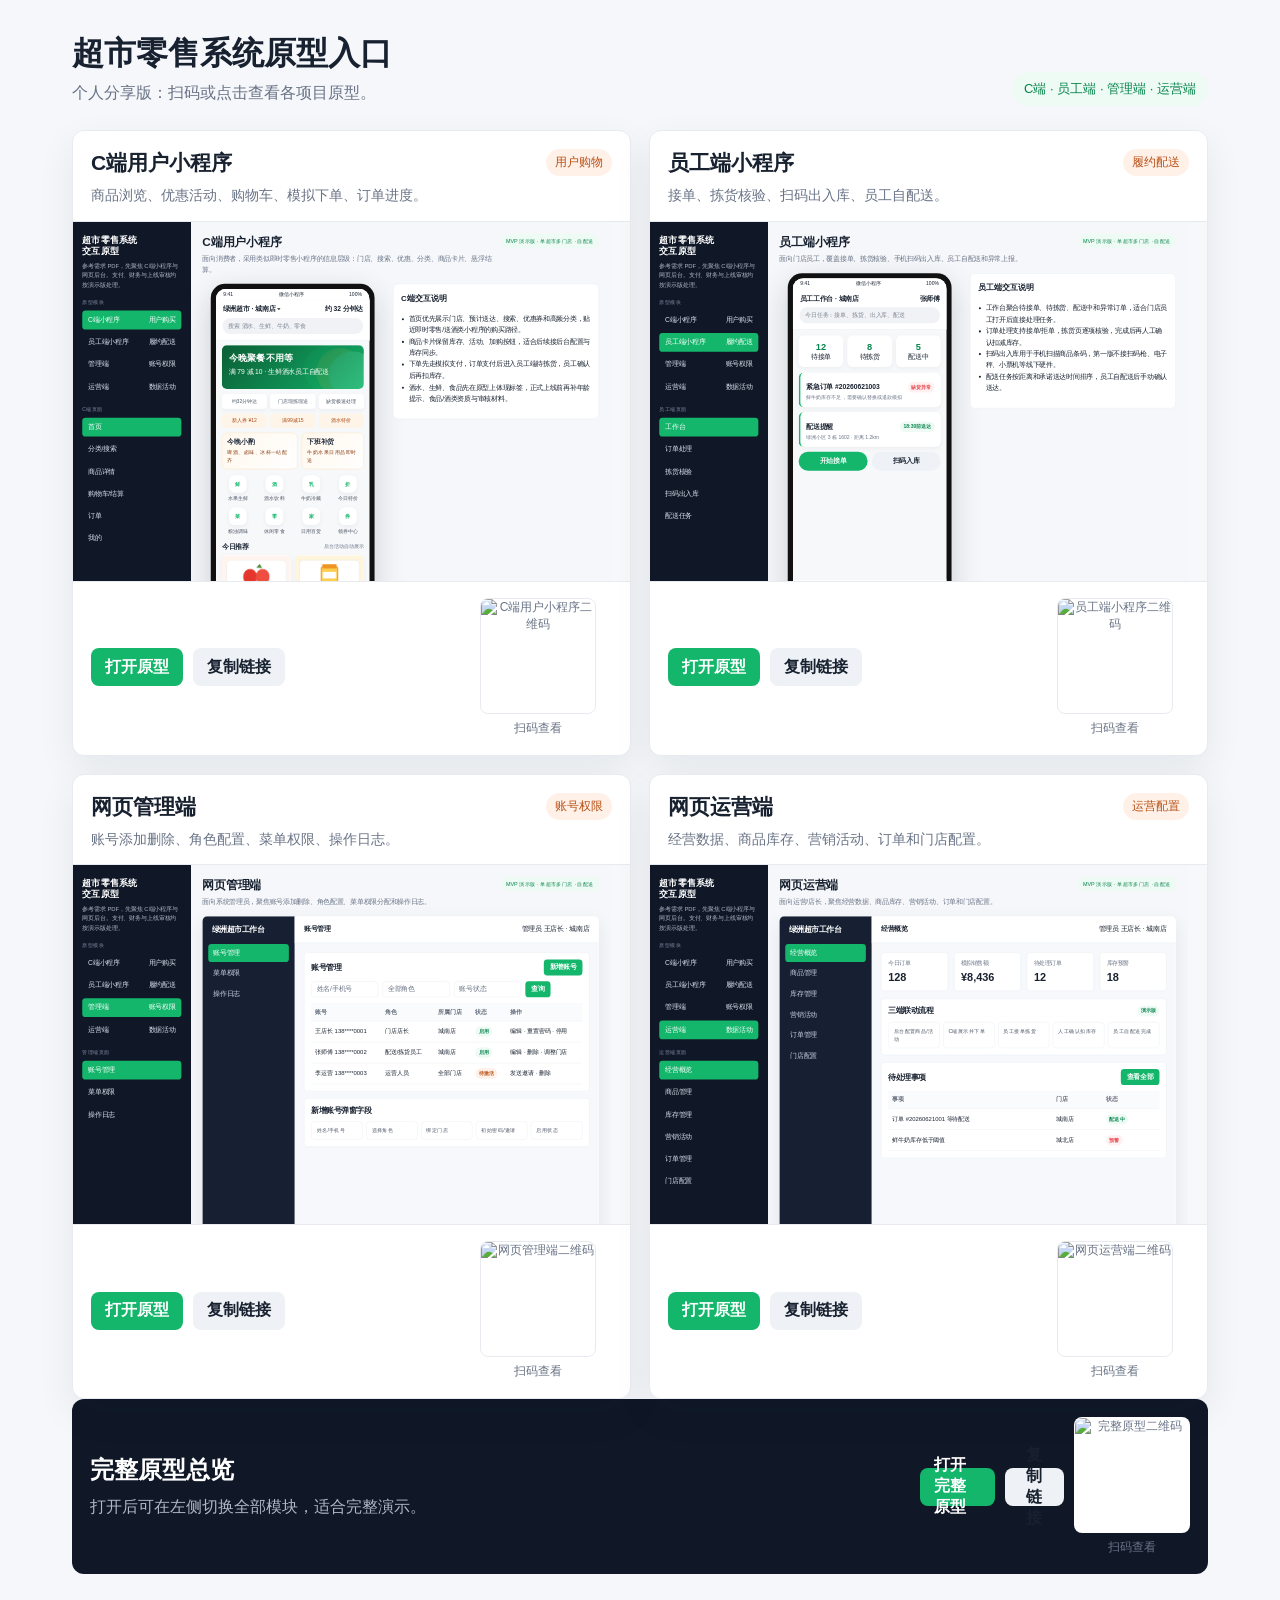
==== docs/index.html @ d9e2e6f1 "Add GitHub Pages docs for prototype viewing" ====
<!doctype html>
<html lang="zh-CN">
<head>
  <meta charset="utf-8">
  <meta http-equiv="refresh" content="0; url=share/index.html">
  <title>超市零售系统原型入口</title>
</head>
<body>
  <a href="share/index.html">进入超市零售系统原型入口</a>
</body>
</html>
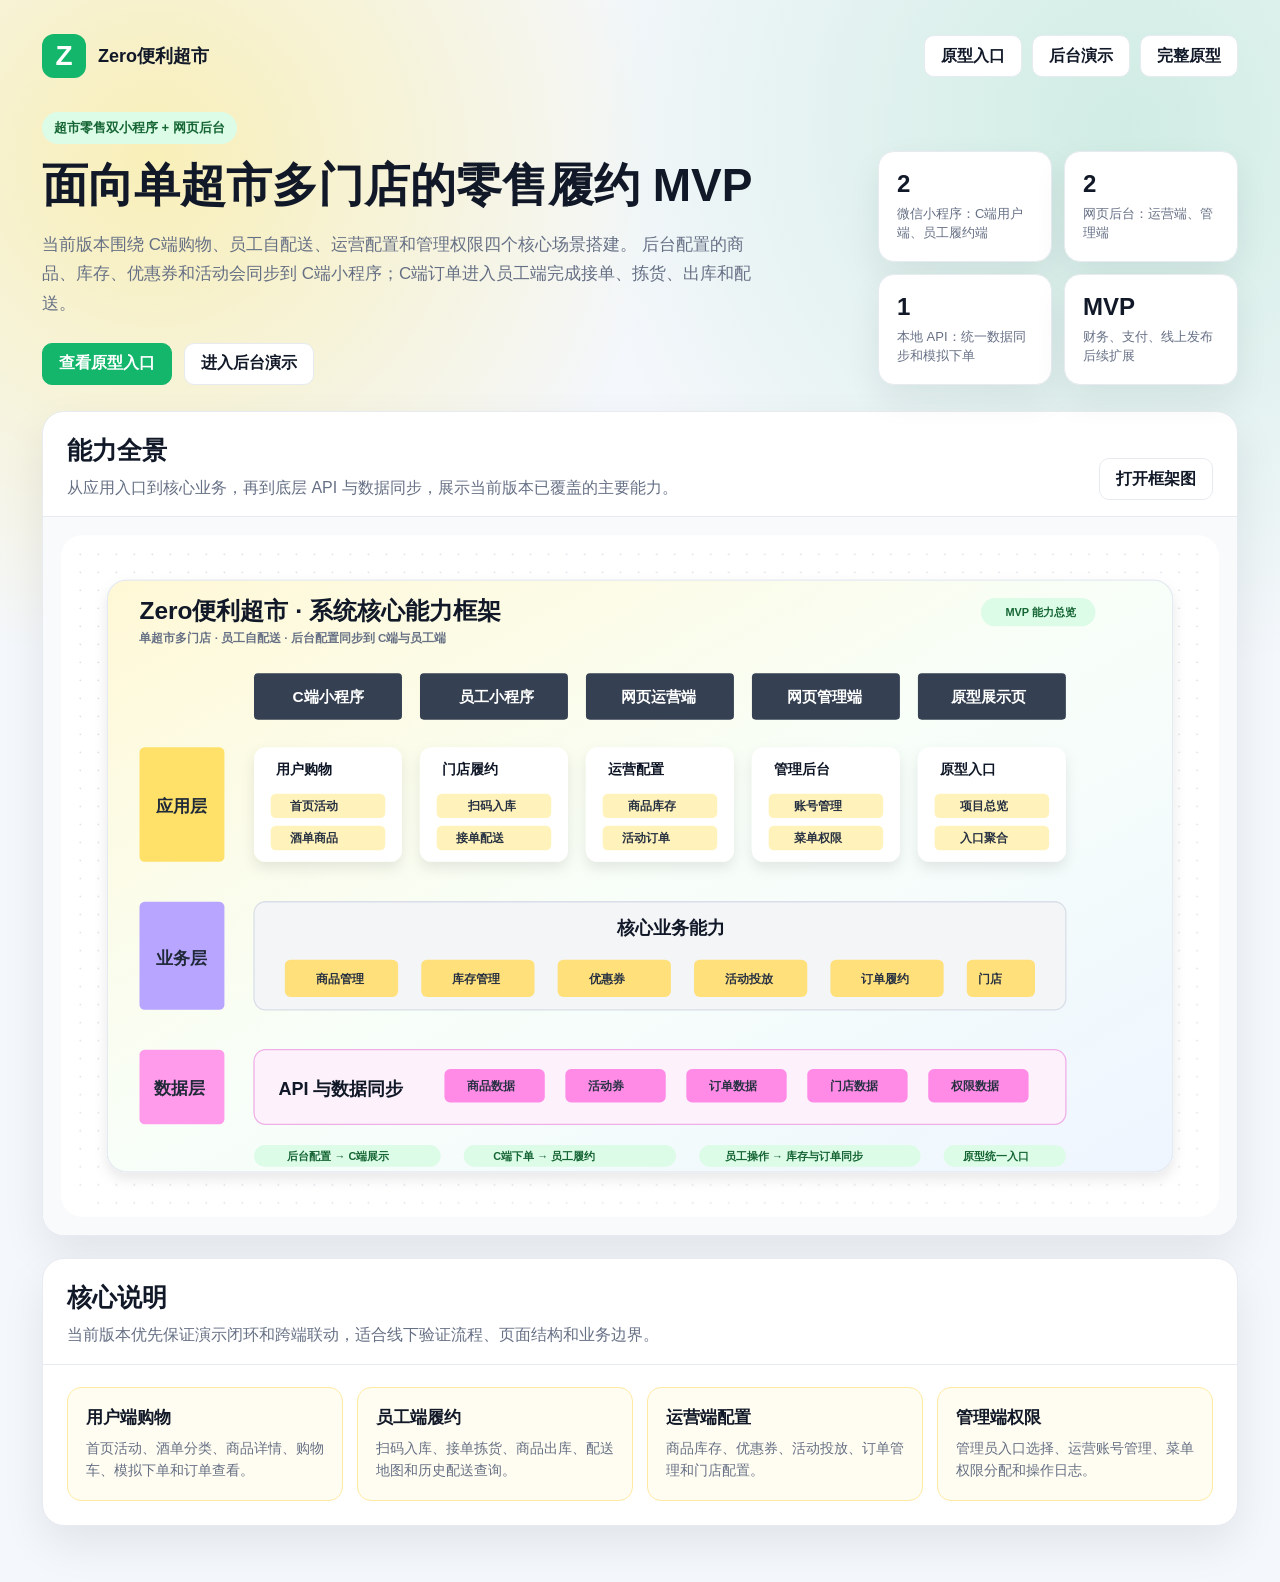
==== commit 009cb3b0: "Add capability overview prototype pages" ====
--- a/docs/index.html
+++ b/docs/index.html
@@ -2,10 +2,325 @@
 <html lang="zh-CN">
 <head>
   <meta charset="utf-8">
-  <meta http-equiv="refresh" content="0; url=share/index.html">
-  <title>超市零售系统原型入口</title>
+  <meta name="viewport" content="width=device-width, initial-scale=1">
+  <meta http-equiv="Cache-Control" content="no-cache, no-store, must-revalidate">
+  <meta http-equiv="Pragma" content="no-cache">
+  <meta http-equiv="Expires" content="0">
+  <title>Zero便利超市零售系统</title>
+  <style>
+    :root {
+      --brand: #13b66b;
+      --brand-dark: #07854d;
+      --yellow: #ffe45c;
+      --ink: #111827;
+      --muted: #667085;
+      --line: #e7ebf0;
+      --bg: #f4f7fb;
+      --panel: #ffffff;
+      font-family: -apple-system, BlinkMacSystemFont, "Segoe UI", "PingFang SC", "Microsoft YaHei", sans-serif;
+    }
+
+    * { box-sizing: border-box; }
+
+    body {
+      margin: 0;
+      min-height: 100vh;
+      background:
+        radial-gradient(circle at 12% 10%, rgba(255, 228, 92, .42), transparent 28%),
+        radial-gradient(circle at 88% 8%, rgba(19, 182, 107, .16), transparent 30%),
+        var(--bg);
+      color: var(--ink);
+    }
+
+    .page {
+      max-width: 1240px;
+      margin: 0 auto;
+      padding: 34px 22px 56px;
+    }
+
+    .nav {
+      display: flex;
+      justify-content: space-between;
+      align-items: center;
+      gap: 18px;
+      margin-bottom: 34px;
+    }
+
+    .brand {
+      display: flex;
+      align-items: center;
+      gap: 12px;
+      font-weight: 900;
+      font-size: 18px;
+    }
+
+    .mark {
+      width: 44px;
+      height: 44px;
+      border-radius: 12px;
+      display: grid;
+      place-items: center;
+      background: var(--brand);
+      color: #fff;
+      font-size: 28px;
+    }
+
+    .nav-links {
+      display: flex;
+      gap: 10px;
+      flex-wrap: wrap;
+    }
+
+    a {
+      color: inherit;
+      text-decoration: none;
+    }
+
+    .nav-links a,
+    .btn {
+      display: inline-flex;
+      align-items: center;
+      justify-content: center;
+      height: 42px;
+      padding: 0 16px;
+      border-radius: 10px;
+      font-weight: 800;
+      border: 1px solid var(--line);
+      background: #fff;
+    }
+
+    .btn.primary {
+      border-color: var(--brand);
+      background: var(--brand);
+      color: #fff;
+    }
+
+    .hero {
+      display: grid;
+      grid-template-columns: 1fr 360px;
+      gap: 28px;
+      align-items: end;
+      margin-bottom: 26px;
+    }
+
+    .eyebrow {
+      display: inline-flex;
+      padding: 7px 12px;
+      border-radius: 999px;
+      background: #dcfce7;
+      color: #166534;
+      font-size: 13px;
+      font-weight: 900;
+      margin-bottom: 16px;
+    }
+
+    h1 {
+      margin: 0;
+      font-size: 46px;
+      line-height: 1.12;
+      letter-spacing: 0;
+    }
+
+    .lead {
+      margin: 18px 0 0;
+      color: var(--muted);
+      font-size: 17px;
+      line-height: 1.75;
+      max-width: 720px;
+    }
+
+    .hero-actions {
+      display: flex;
+      gap: 12px;
+      flex-wrap: wrap;
+      margin-top: 24px;
+    }
+
+    .summary {
+      display: grid;
+      grid-template-columns: repeat(2, 1fr);
+      gap: 12px;
+    }
+
+    .summary-card {
+      padding: 18px;
+      border-radius: 16px;
+      background: #fff;
+      border: 1px solid var(--line);
+      box-shadow: 0 14px 34px rgba(17, 24, 39, .07);
+    }
+
+    .summary-card strong {
+      display: block;
+      font-size: 24px;
+      margin-bottom: 6px;
+    }
+
+    .summary-card span {
+      color: var(--muted);
+      font-size: 13px;
+      line-height: 1.5;
+    }
+
+    .panel {
+      border-radius: 22px;
+      background: var(--panel);
+      border: 1px solid var(--line);
+      box-shadow: 0 18px 44px rgba(17, 24, 39, .08);
+      overflow: hidden;
+      margin-top: 22px;
+    }
+
+    .panel-head {
+      display: flex;
+      justify-content: space-between;
+      gap: 18px;
+      align-items: end;
+      padding: 22px 24px 16px;
+      border-bottom: 1px solid var(--line);
+    }
+
+    h2 {
+      margin: 0;
+      font-size: 25px;
+    }
+
+    .panel-head p {
+      margin: 8px 0 0;
+      color: var(--muted);
+      line-height: 1.6;
+    }
+
+    .architecture {
+      padding: 18px;
+      background: #f8fafc;
+      overflow: auto;
+    }
+
+    .architecture img {
+      display: block;
+      width: 100%;
+      min-width: 980px;
+      height: auto;
+      border-radius: 18px;
+    }
+
+    .capability-grid {
+      display: grid;
+      grid-template-columns: repeat(4, 1fr);
+      gap: 14px;
+      padding: 22px 24px 24px;
+    }
+
+    .capability {
+      padding: 18px;
+      border-radius: 14px;
+      background: #fffdf1;
+      border: 1px solid #ffeaa3;
+    }
+
+    .capability strong {
+      display: block;
+      margin-bottom: 8px;
+      font-size: 17px;
+    }
+
+    .capability p {
+      margin: 0;
+      color: var(--muted);
+      line-height: 1.6;
+      font-size: 14px;
+    }
+
+    @media (max-width: 960px) {
+      .hero { grid-template-columns: 1fr; }
+      .summary { grid-template-columns: repeat(4, 1fr); }
+      .capability-grid { grid-template-columns: 1fr 1fr; }
+    }
+
+    @media (max-width: 640px) {
+      .nav { align-items: flex-start; flex-direction: column; }
+      h1 { font-size: 34px; }
+      .summary,
+      .capability-grid { grid-template-columns: 1fr; }
+      .panel-head { display: block; }
+    }
+  </style>
 </head>
 <body>
-  <a href="share/index.html">进入超市零售系统原型入口</a>
+  <main class="page">
+    <nav class="nav">
+      <a class="brand" href="./index.html">
+        <span class="mark">Z</span>
+        <span>Zero便利超市</span>
+      </a>
+      <div class="nav-links">
+        <a href="./share/index.html">原型入口</a>
+        <a href="./admin-web/index.html">后台演示</a>
+        <a href="./prototype/index.html">完整原型</a>
+      </div>
+    </nav>
+
+    <section class="hero">
+      <div>
+        <span class="eyebrow">超市零售双小程序 + 网页后台</span>
+        <h1>面向单超市多门店的零售履约 MVP</h1>
+        <p class="lead">
+          当前版本围绕 C端购物、员工自配送、运营配置和管理权限四个核心场景搭建。
+          后台配置的商品、库存、优惠券和活动会同步到 C端小程序；C端订单进入员工端完成接单、拣货、出库和配送。
+        </p>
+        <div class="hero-actions">
+          <a class="btn primary" href="./share/index.html">查看原型入口</a>
+          <a class="btn" href="./admin-web/index.html">进入后台演示</a>
+        </div>
+      </div>
+      <div class="summary">
+        <div class="summary-card"><strong>2</strong><span>微信小程序：C端用户端、员工履约端</span></div>
+        <div class="summary-card"><strong>2</strong><span>网页后台：运营端、管理端</span></div>
+        <div class="summary-card"><strong>1</strong><span>本地 API：统一数据同步和模拟下单</span></div>
+        <div class="summary-card"><strong>MVP</strong><span>财务、支付、线上发布后续扩展</span></div>
+      </div>
+    </section>
+
+    <section class="panel">
+      <div class="panel-head">
+        <div>
+          <h2>能力全景</h2>
+          <p>从应用入口到核心业务，再到底层 API 与数据同步，展示当前版本已覆盖的主要能力。</p>
+        </div>
+        <a class="btn" href="./architecture/system-capability-framework.svg" target="_blank" rel="noreferrer">打开框架图</a>
+      </div>
+      <div class="architecture">
+        <img src="./architecture/system-capability-framework.svg" alt="Zero便利超市系统核心能力框架">
+      </div>
+    </section>
+
+    <section class="panel">
+      <div class="panel-head">
+        <div>
+          <h2>核心说明</h2>
+          <p>当前版本优先保证演示闭环和跨端联动，适合线下验证流程、页面结构和业务边界。</p>
+        </div>
+      </div>
+      <div class="capability-grid">
+        <div class="capability">
+          <strong>用户端购物</strong>
+          <p>首页活动、酒单分类、商品详情、购物车、模拟下单和订单查看。</p>
+        </div>
+        <div class="capability">
+          <strong>员工端履约</strong>
+          <p>扫码入库、接单拣货、商品出库、配送地图和历史配送查询。</p>
+        </div>
+        <div class="capability">
+          <strong>运营端配置</strong>
+          <p>商品库存、优惠券、活动投放、订单管理和门店配置。</p>
+        </div>
+        <div class="capability">
+          <strong>管理端权限</strong>
+          <p>管理员入口选择、运营账号管理、菜单权限分配和操作日志。</p>
+        </div>
+      </div>
+    </section>
+  </main>
 </body>
 </html>
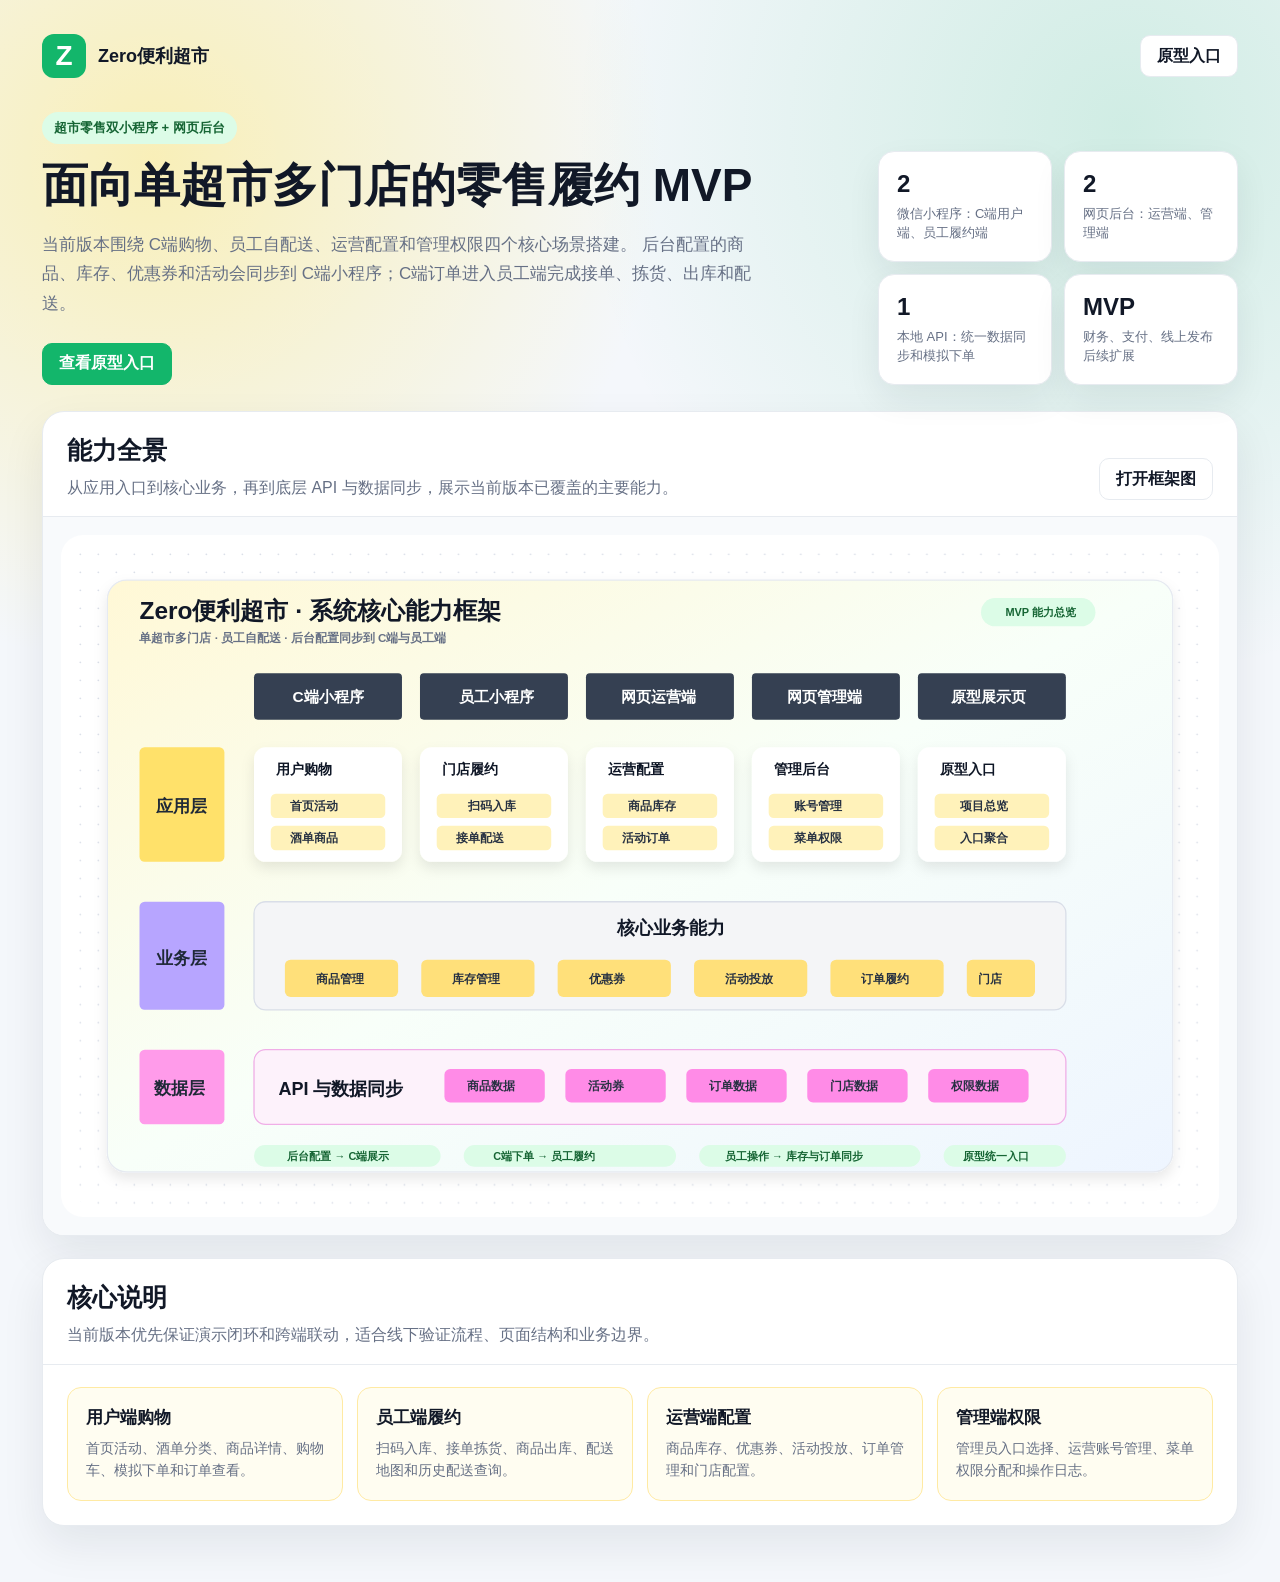
==== commit 8859c63f: "Simplify homepage prototype entry" ====
--- a/docs/index.html
+++ b/docs/index.html
@@ -256,8 +256,6 @@
       </a>
       <div class="nav-links">
         <a href="./share/index.html">原型入口</a>
-        <a href="./admin-web/index.html">后台演示</a>
-        <a href="./prototype/index.html">完整原型</a>
       </div>
     </nav>
 
@@ -271,7 +269,6 @@
         </p>
         <div class="hero-actions">
           <a class="btn primary" href="./share/index.html">查看原型入口</a>
-          <a class="btn" href="./admin-web/index.html">进入后台演示</a>
         </div>
       </div>
       <div class="summary">
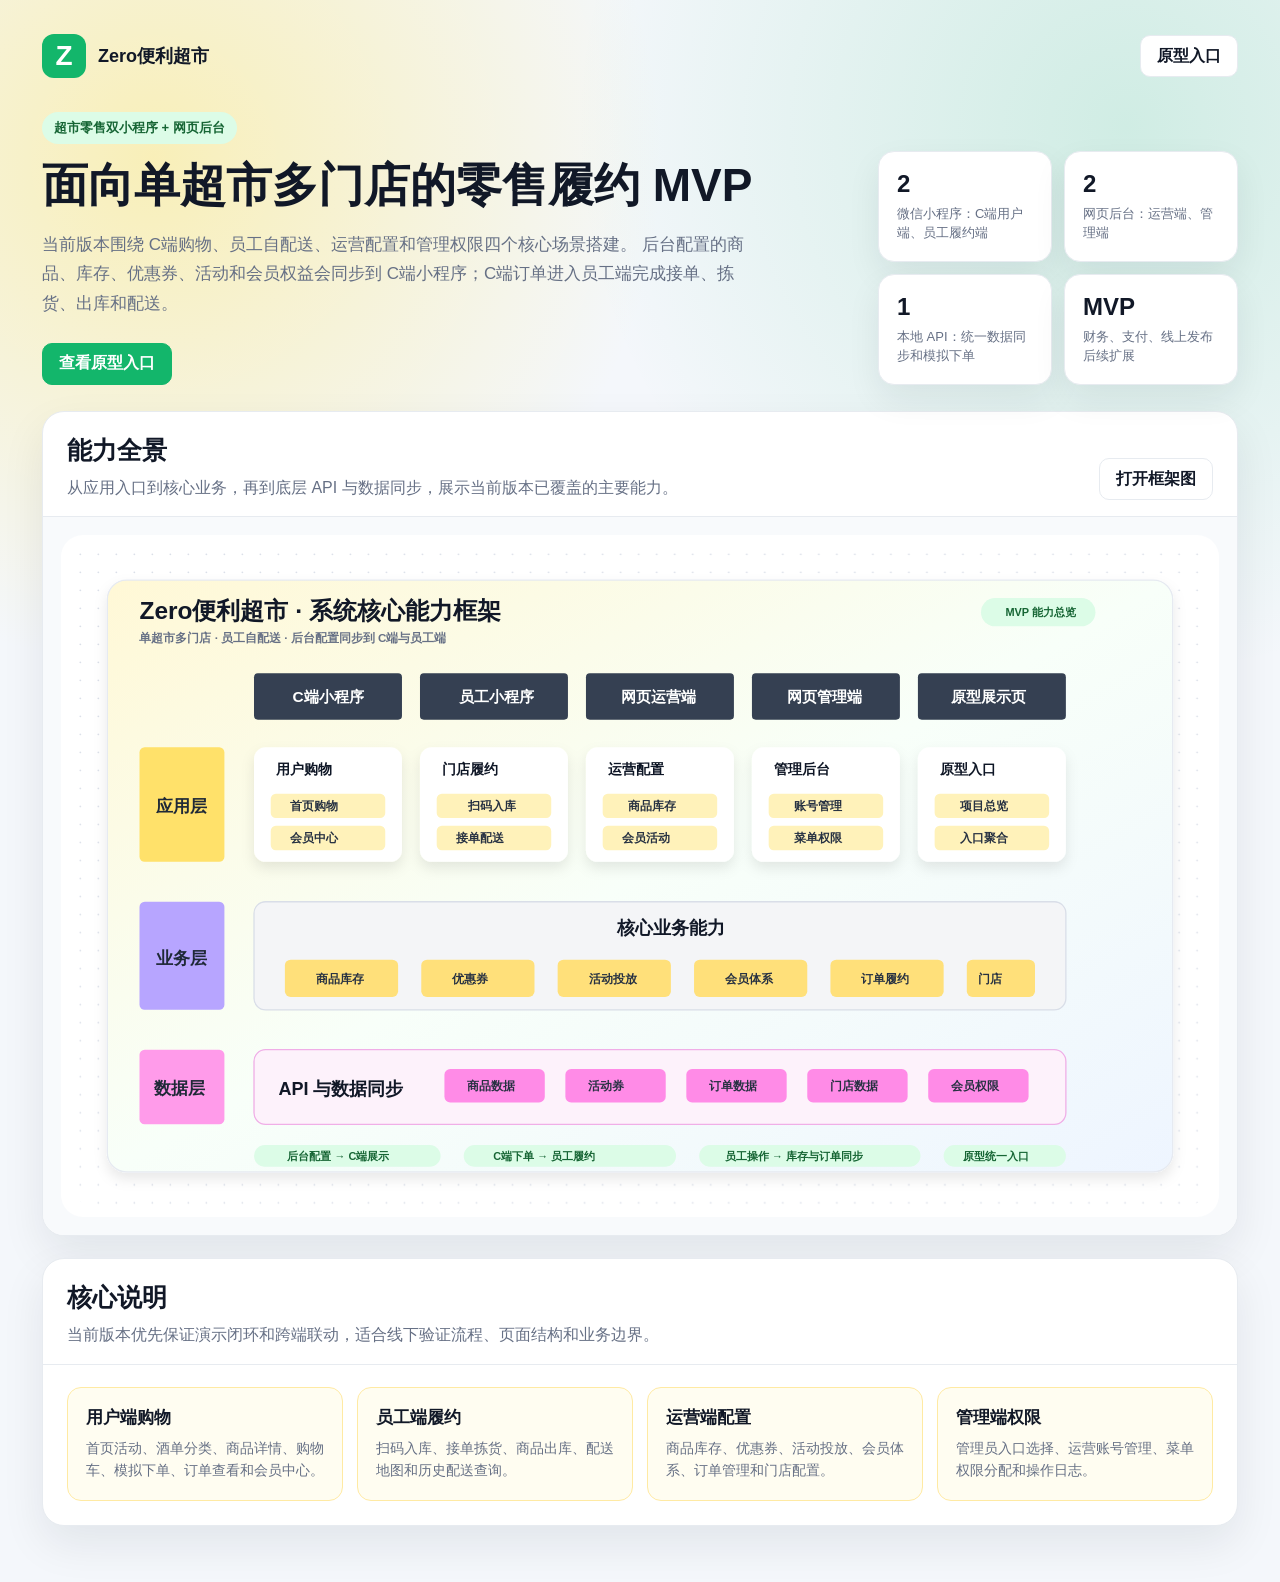
==== commit ea7ba7b0: "Add membership system" ====
--- a/docs/index.html
+++ b/docs/index.html
@@ -265,7 +265,7 @@
         <h1>面向单超市多门店的零售履约 MVP</h1>
         <p class="lead">
           当前版本围绕 C端购物、员工自配送、运营配置和管理权限四个核心场景搭建。
-          后台配置的商品、库存、优惠券和活动会同步到 C端小程序；C端订单进入员工端完成接单、拣货、出库和配送。
+          后台配置的商品、库存、优惠券、活动和会员权益会同步到 C端小程序；C端订单进入员工端完成接单、拣货、出库和配送。
         </p>
         <div class="hero-actions">
           <a class="btn primary" href="./share/index.html">查看原型入口</a>
@@ -302,7 +302,7 @@
       <div class="capability-grid">
         <div class="capability">
           <strong>用户端购物</strong>
-          <p>首页活动、酒单分类、商品详情、购物车、模拟下单和订单查看。</p>
+          <p>首页活动、酒单分类、商品详情、购物车、模拟下单、订单查看和会员中心。</p>
         </div>
         <div class="capability">
           <strong>员工端履约</strong>
@@ -310,7 +310,7 @@
         </div>
         <div class="capability">
           <strong>运营端配置</strong>
-          <p>商品库存、优惠券、活动投放、订单管理和门店配置。</p>
+          <p>商品库存、优惠券、活动投放、会员体系、订单管理和门店配置。</p>
         </div>
         <div class="capability">
           <strong>管理端权限</strong>
